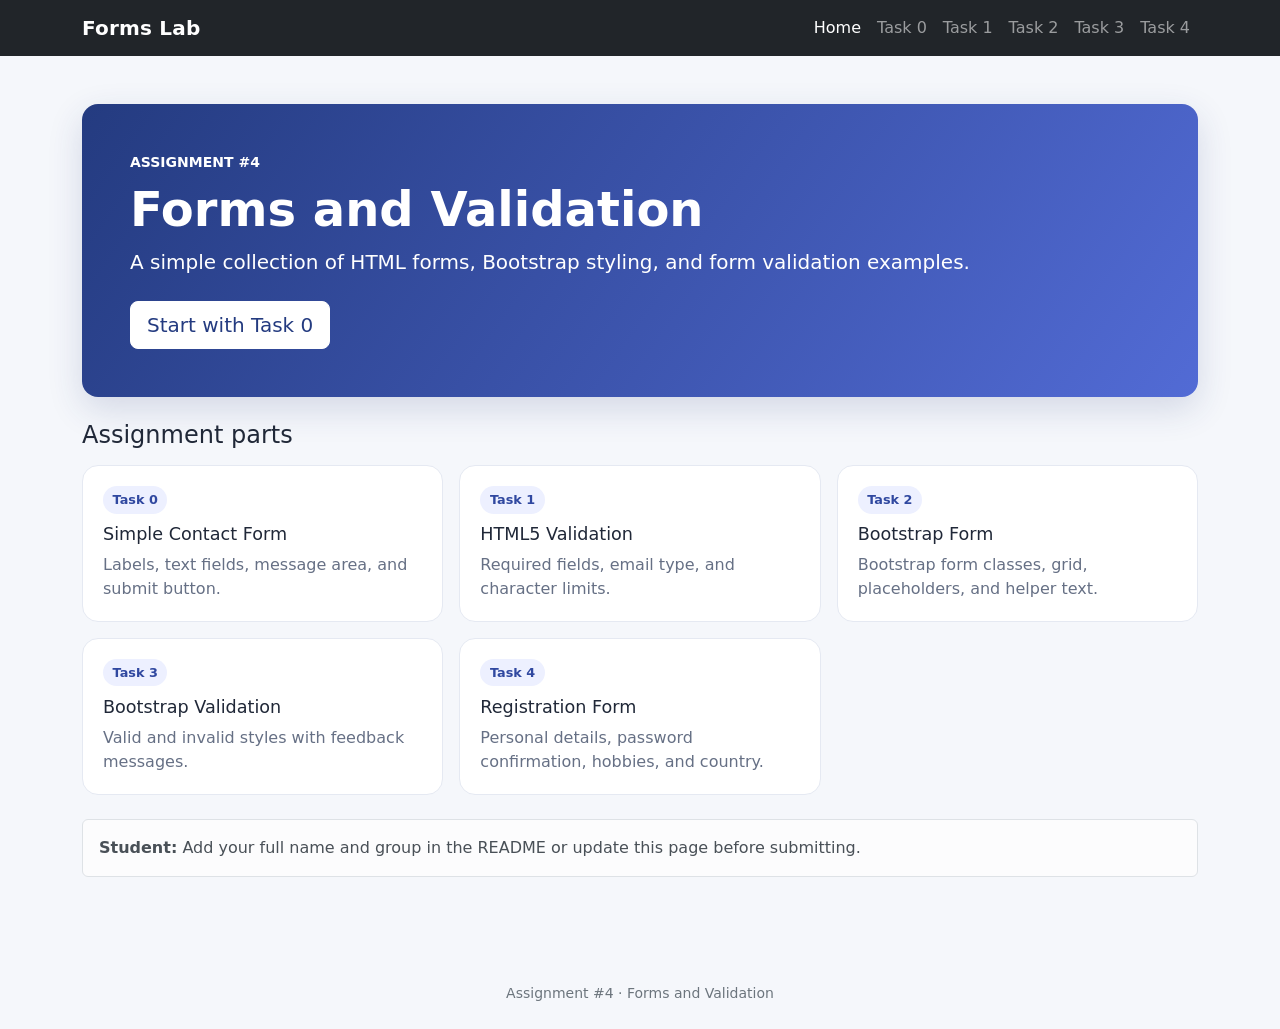
==== index.html @ e8d1a10a "Add files via upload" ====
<!DOCTYPE html>
<html lang="en">
<head>
  <meta charset="UTF-8">
  <meta name="viewport" content="width=device-width, initial-scale=1.0">
  <title>Assignment 4 — Forms & Validation</title>
  <link href="https://cdn.jsdelivr.net/npm/bootstrap@5.3.3/dist/css/bootstrap.min.css" rel="stylesheet">
  <link rel="stylesheet" href="style.css">
</head>
<body>
<nav class="navbar navbar-expand-lg navbar-dark bg-dark">
  <div class="container">
    <a class="navbar-brand fw-semibold" href="index.html">Forms Lab</a>
    <button class="navbar-toggler" type="button" data-bs-toggle="collapse" data-bs-target="#mainNav" aria-controls="mainNav" aria-expanded="false" aria-label="Toggle navigation">
      <span class="navbar-toggler-icon"></span>
    </button>
    <div class="collapse navbar-collapse" id="mainNav">
      <div class="navbar-nav ms-auto">
        <a class="nav-link active" href="index.html">Home</a>
        <a class="nav-link" href="pages/task0.html">Task 0</a>
        <a class="nav-link" href="pages/task1.html">Task 1</a>
        <a class="nav-link" href="pages/task2.html">Task 2</a>
        <a class="nav-link" href="pages/task3.html">Task 3</a>
        <a class="nav-link" href="pages/task4.html">Task 4</a>
      </div>
    </div>
  </div>
</nav>
<main class="container py-5">
  <section class="hero p-4 p-md-5 rounded-4 mb-4">
    <p class="text-uppercase small fw-bold mb-2">Assignment #4</p>
    <h1 class="display-5 fw-bold">Forms and Validation</h1>
    <p class="lead mb-4">A simple collection of HTML forms, Bootstrap styling, and form validation examples.</p>
    <a class="btn btn-primary btn-lg" href="pages/task0.html">Start with Task 0</a>
  </section>
  <h2 class="h4 mb-3">Assignment parts</h2>
  <div class="row g-3">
    <div class="col-md-6 col-lg-4"><a class="task-card" href="pages/task0.html"><span class="task-number">Task 0</span><h3>Simple Contact Form</h3><p>Labels, text fields, message area, and submit button.</p></a></div>
    <div class="col-md-6 col-lg-4"><a class="task-card" href="pages/task1.html"><span class="task-number">Task 1</span><h3>HTML5 Validation</h3><p>Required fields, email type, and character limits.</p></a></div>
    <div class="col-md-6 col-lg-4"><a class="task-card" href="pages/task2.html"><span class="task-number">Task 2</span><h3>Bootstrap Form</h3><p>Bootstrap form classes, grid, placeholders, and helper text.</p></a></div>
    <div class="col-md-6 col-lg-4"><a class="task-card" href="pages/task3.html"><span class="task-number">Task 3</span><h3>Bootstrap Validation</h3><p>Valid and invalid styles with feedback messages.</p></a></div>
    <div class="col-md-6 col-lg-4"><a class="task-card" href="pages/task4.html"><span class="task-number">Task 4</span><h3>Registration Form</h3><p>Personal details, password confirmation, hobbies, and country.</p></a></div>
  </div>
  <div class="alert alert-light border mt-4 mb-0"><strong>Student:</strong> Add your full name and group in the README or update this page before submitting.</div>
</main>
<footer class="py-4 text-center text-secondary"><small>Assignment #4 · Forms and Validation</small></footer>

</body>
</html>
---- style.css ----
body {
  background: #f5f7fb;
  color: #202838;
  min-height: 100vh;
}
.navbar-brand { letter-spacing: .2px; }
.hero {
  color: #fff;
  background: linear-gradient(125deg, #243b80, #526bd5);
  box-shadow: 0 12px 35px rgba(40, 57, 120, .16);
}
.hero .btn { background: #fff; border-color: #fff; color: #243b80; }
.hero .btn:hover { background: #e9edff; border-color: #e9edff; }
.task-card {
  display: block;
  height: 100%;
  padding: 1.25rem;
  background: #fff;
  border: 1px solid #e5e9f2;
  border-radius: 1rem;
  color: inherit;
  text-decoration: none;
  transition: transform .15s ease, box-shadow .15s ease;
}
.task-card:hover {
  transform: translateY(-3px);
  box-shadow: 0 10px 24px rgba(25, 40, 80, .09);
}
.task-card h3 { font-size: 1.1rem; margin-top: .65rem; }
.task-card p { color: #667085; margin-bottom: 0; }
.task-number {
  display: inline-block;
  padding: .25rem .6rem;
  border-radius: 999px;
  background: #edf0ff;
  color: #3048a0;
  font-size: .8rem;
  font-weight: 700;
}
.page-heading h1 { font-weight: 750; letter-spacing: -.5px; }
.form-panel {
  max-width: 760px;
  padding: 2rem;
  border: 1px solid #e5e9f2;
  border-radius: 1rem;
  background: #fff;
  box-shadow: 0 10px 30px rgba(25, 40, 80, .05);
}
.form-control, .form-select { padding: .7rem .85rem; }
.btn-primary { background: #4058c8; border-color: #4058c8; }
.btn-primary:hover { background: #3046ac; border-color: #3046ac; }
footer { margin-top: 2rem; }
@media (max-width: 576px) {
  .form-panel { padding: 1.25rem; }
}
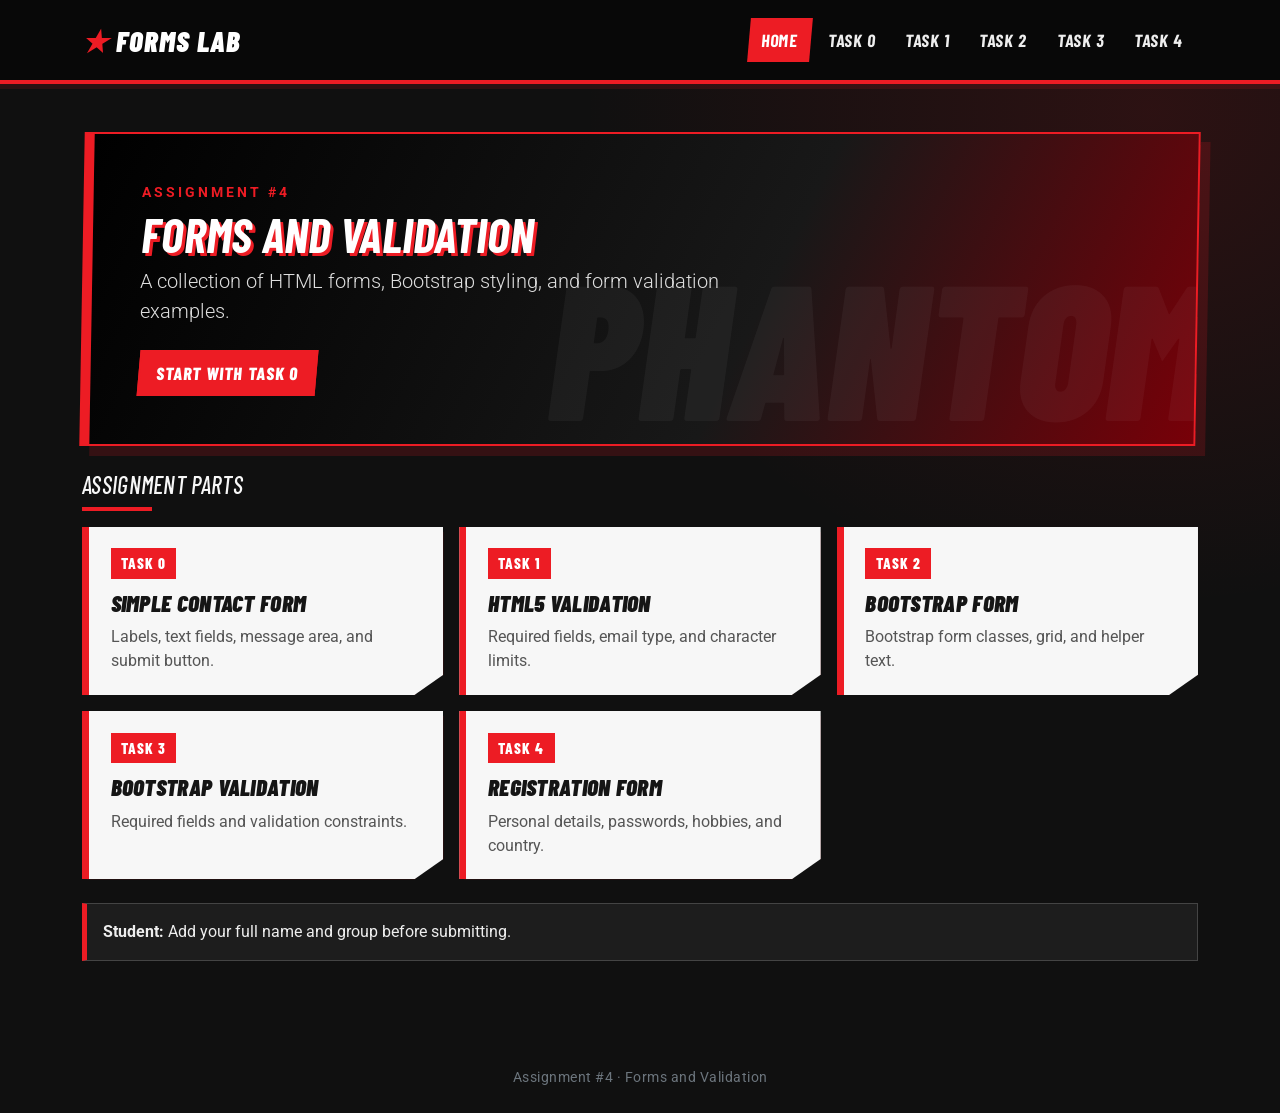
==== commit 29bdb99b: "asdawd" ====
--- a/index.html
+++ b/index.html
@@ -1,3 +1,4 @@
+
 <!DOCTYPE html>
 <html lang="en">
 <head>
@@ -8,6 +9,7 @@
   <link rel="stylesheet" href="style.css">
 </head>
 <body>
+
 <nav class="navbar navbar-expand-lg navbar-dark bg-dark">
   <div class="container">
     <a class="navbar-brand fw-semibold" href="index.html">Forms Lab</a>
@@ -17,33 +19,82 @@
     <div class="collapse navbar-collapse" id="mainNav">
       <div class="navbar-nav ms-auto">
         <a class="nav-link active" href="index.html">Home</a>
-        <a class="nav-link" href="pages/task0.html">Task 0</a>
-        <a class="nav-link" href="pages/task1.html">Task 1</a>
-        <a class="nav-link" href="pages/task2.html">Task 2</a>
-        <a class="nav-link" href="pages/task3.html">Task 3</a>
-        <a class="nav-link" href="pages/task4.html">Task 4</a>
+        <a class="nav-link" href="task0.html">Task 0</a>
+        <a class="nav-link" href="task1.html">Task 1</a>
+        <a class="nav-link" href="task2.html">Task 2</a>
+        <a class="nav-link" href="task3.html">Task 3</a>
+        <a class="nav-link" href="task4.html">Task 4</a>
       </div>
     </div>
   </div>
 </nav>
+
 <main class="container py-5">
-  <section class="hero p-4 p-md-5 rounded-4 mb-4">
+  <section class="hero p-4 p-md-5 mb-4">
     <p class="text-uppercase small fw-bold mb-2">Assignment #4</p>
     <h1 class="display-5 fw-bold">Forms and Validation</h1>
-    <p class="lead mb-4">A simple collection of HTML forms, Bootstrap styling, and form validation examples.</p>
-    <a class="btn btn-primary btn-lg" href="pages/task0.html">Start with Task 0</a>
+    <p class="lead mb-4">
+      A collection of HTML forms, Bootstrap styling,
+      and form validation examples.
+    </p>
+    <a class="btn btn-primary btn-lg" href="task0.html">
+      Start with Task 0
+    </a>
   </section>
+
   <h2 class="h4 mb-3">Assignment parts</h2>
+
   <div class="row g-3">
-    <div class="col-md-6 col-lg-4"><a class="task-card" href="pages/task0.html"><span class="task-number">Task 0</span><h3>Simple Contact Form</h3><p>Labels, text fields, message area, and submit button.</p></a></div>
-    <div class="col-md-6 col-lg-4"><a class="task-card" href="pages/task1.html"><span class="task-number">Task 1</span><h3>HTML5 Validation</h3><p>Required fields, email type, and character limits.</p></a></div>
-    <div class="col-md-6 col-lg-4"><a class="task-card" href="pages/task2.html"><span class="task-number">Task 2</span><h3>Bootstrap Form</h3><p>Bootstrap form classes, grid, placeholders, and helper text.</p></a></div>
-    <div class="col-md-6 col-lg-4"><a class="task-card" href="pages/task3.html"><span class="task-number">Task 3</span><h3>Bootstrap Validation</h3><p>Valid and invalid styles with feedback messages.</p></a></div>
-    <div class="col-md-6 col-lg-4"><a class="task-card" href="pages/task4.html"><span class="task-number">Task 4</span><h3>Registration Form</h3><p>Personal details, password confirmation, hobbies, and country.</p></a></div>
+    <div class="col-md-6 col-lg-4">
+      <a class="task-card" href="task0.html">
+        <span class="task-number">Task 0</span>
+        <h3>Simple Contact Form</h3>
+        <p>Labels, text fields, message area, and submit button.</p>
+      </a>
+    </div>
+
+    <div class="col-md-6 col-lg-4">
+      <a class="task-card" href="task1.html">
+        <span class="task-number">Task 1</span>
+        <h3>HTML5 Validation</h3>
+        <p>Required fields, email type, and character limits.</p>
+      </a>
+    </div>
+
+    <div class="col-md-6 col-lg-4">
+      <a class="task-card" href="task2.html">
+        <span class="task-number">Task 2</span>
+        <h3>Bootstrap Form</h3>
+        <p>Bootstrap form classes, grid, and helper text.</p>
+      </a>
+    </div>
+
+    <div class="col-md-6 col-lg-4">
+      <a class="task-card" href="task3.html">
+        <span class="task-number">Task 3</span>
+        <h3>Bootstrap Validation</h3>
+        <p>Required fields and validation constraints.</p>
+      </a>
+    </div>
+
+    <div class="col-md-6 col-lg-4">
+      <a class="task-card" href="task4.html">
+        <span class="task-number">Task 4</span>
+        <h3>Registration Form</h3>
+        <p>Personal details, passwords, hobbies, and country.</p>
+      </a>
+    </div>
   </div>
-  <div class="alert alert-light border mt-4 mb-0"><strong>Student:</strong> Add your full name and group in the README or update this page before submitting.</div>
+
+  <div class="alert mt-4 mb-0">
+    <strong>Student:</strong>
+    Add your full name and group before submitting.
+  </div>
 </main>
-<footer class="py-4 text-center text-secondary"><small>Assignment #4 · Forms and Validation</small></footer>
+
+<footer class="py-4 text-center text-secondary">
+  <small>Assignment #4 · Forms and Validation</small>
+</footer>
 
 </body>
 </html>
--- a/style.css
+++ b/style.css
@@ -1,55 +1,413 @@
+
+/* PERSONA 5 INSPIRED THEME */
+
+@import url('https://fonts.googleapis.com/css2?family=Barlow+Condensed:wght@500;600;700;800;900&family=Roboto:wght@400;500;700;900&display=swap');
+
+:root {
+  --p5-red: #ed1c24;
+  --p5-red-dark: #b80f18;
+  --p5-black: #101010;
+  --p5-panel: #1b1b1b;
+  --p5-white: #f7f7f7;
+  --p5-gray: #b9b9b9;
+}
+
+* {
+  box-sizing: border-box;
+}
+
 body {
-  background: #f5f7fb;
-  color: #202838;
   min-height: 100vh;
-}
-.navbar-brand { letter-spacing: .2px; }
+  margin: 0;
+  color: var(--p5-white);
+  background:
+    radial-gradient(
+      ellipse at 90% 10%,
+      rgba(237, 28, 36, .13),
+      transparent 35%
+    ),
+    var(--p5-black);
+  font-family: 'Roboto', Arial, sans-serif;
+}
+
+/* NAVIGATION */
+
+.navbar,
+.navbar.bg-dark {
+  background: #080808 !important;
+  border-bottom: 4px solid var(--p5-red);
+  box-shadow: 0 5px 0 rgba(237, 28, 36, .13);
+}
+
+.navbar .container {
+  padding-top: .35rem;
+  padding-bottom: .35rem;
+}
+
+.navbar-brand {
+  color: #fff !important;
+  font-family: 'Barlow Condensed', Impact, sans-serif;
+  font-size: 1.8rem;
+  font-weight: 900 !important;
+  font-style: italic;
+  letter-spacing: 1px;
+  text-transform: uppercase;
+}
+
+.navbar-brand::before {
+  content: '★ ';
+  color: var(--p5-red);
+}
+
+.navbar .nav-link {
+  margin: .15rem;
+  padding: .55rem .8rem !important;
+  color: #eee !important;
+  font-family: 'Barlow Condensed', Impact, sans-serif;
+  font-size: 1.1rem;
+  font-weight: 700;
+  letter-spacing: .5px;
+  text-transform: uppercase;
+  transform: skew(-5deg);
+  transition: background .15s ease, color .15s ease;
+}
+
+.navbar .nav-link:hover,
+.navbar .nav-link.active {
+  color: #fff !important;
+  background: var(--p5-red);
+}
+
+.navbar-toggler {
+  border-color: var(--p5-red);
+}
+
+.navbar-toggler:focus {
+  box-shadow: 0 0 0 .2rem rgba(237, 28, 36, .3);
+}
+
+/* HERO SECTION */
+
 .hero {
-  color: #fff;
-  background: linear-gradient(125deg, #243b80, #526bd5);
-  box-shadow: 0 12px 35px rgba(40, 57, 120, .16);
-}
-.hero .btn { background: #fff; border-color: #fff; color: #243b80; }
-.hero .btn:hover { background: #e9edff; border-color: #e9edff; }
+  position: relative;
+  overflow: hidden;
+  color: #fff;
+  background: linear-gradient(
+    115deg,
+    #000 0%,
+    #181818 60%,
+    #780008 100%
+  );
+  border: 2px solid var(--p5-red);
+  border-left: 10px solid var(--p5-red);
+  border-radius: 0 !important;
+  box-shadow: 10px 10px 0 rgba(237, 28, 36, .17);
+  transform: skew(-1deg);
+}
+
+.hero > * {
+  transform: skew(1deg);
+}
+
+.hero::after {
+  content: 'PHANTOM';
+  position: absolute;
+  right: -1rem;
+  bottom: -2.7rem;
+  color: rgba(255, 255, 255, .045);
+  font-family: 'Barlow Condensed', Impact, sans-serif;
+  font-size: clamp(5rem, 15vw, 12rem);
+  font-weight: 900;
+  font-style: italic;
+  pointer-events: none;
+}
+
+.hero .text-uppercase {
+  color: var(--p5-red);
+  letter-spacing: 3px;
+}
+
+.hero h1,
+.page-heading h1,
+main h2,
+.task-card h3 {
+  font-family: 'Barlow Condensed', Impact, sans-serif;
+  font-weight: 900;
+  font-style: italic;
+  text-transform: uppercase;
+  letter-spacing: .3px;
+}
+
+.hero h1 {
+  line-height: .98;
+  text-shadow: 3px 3px 0 var(--p5-red);
+}
+
+.hero .lead {
+  color: #dedede;
+  max-width: 650px;
+}
+
+/* SECTION HEADINGS */
+
+main h2 {
+  color: #fff;
+}
+
+main h2::after {
+  content: '';
+  display: block;
+  width: 70px;
+  height: 4px;
+  margin-top: .45rem;
+  background: var(--p5-red);
+}
+
+/* TASK CARDS */
+
 .task-card {
+  position: relative;
   display: block;
   height: 100%;
-  padding: 1.25rem;
-  background: #fff;
-  border: 1px solid #e5e9f2;
-  border-radius: 1rem;
-  color: inherit;
+  padding: 1.35rem;
+  color: #151515;
   text-decoration: none;
-  transition: transform .15s ease, box-shadow .15s ease;
-}
+  background: var(--p5-white);
+  border: 0;
+  border-left: 7px solid var(--p5-red);
+  border-radius: 0;
+  box-shadow: 5px 5px 0 rgba(237, 28, 36, .3);
+  clip-path: polygon(
+    0 0,
+    100% 0,
+    100% 88%,
+    92% 100%,
+    0 100%
+  );
+  transition:
+    transform .16s ease,
+    background .16s ease,
+    color .16s ease;
+}
+
 .task-card:hover {
-  transform: translateY(-3px);
-  box-shadow: 0 10px 24px rgba(25, 40, 80, .09);
-}
-.task-card h3 { font-size: 1.1rem; margin-top: .65rem; }
-.task-card p { color: #667085; margin-bottom: 0; }
+  color: #fff;
+  background: var(--p5-red);
+  transform: translate(-3px, -3px) rotate(-.4deg);
+  box-shadow: 8px 8px 0 rgba(255, 255, 255, .12);
+}
+
+.task-card h3 {
+  font-size: 1.45rem;
+  margin-top: .65rem;
+}
+
+.task-card p {
+  color: #555;
+  margin-bottom: 0;
+}
+
+.task-card:hover p {
+  color: #fff;
+}
+
 .task-number {
   display: inline-block;
-  padding: .25rem .6rem;
-  border-radius: 999px;
-  background: #edf0ff;
-  color: #3048a0;
-  font-size: .8rem;
+  padding: .25rem .65rem;
+  color: #fff;
+  background: var(--p5-red);
+  border-radius: 0;
+  font-family: 'Barlow Condensed', Impact, sans-serif;
+  font-size: .95rem;
+  font-weight: 800;
+  letter-spacing: 1px;
+  text-transform: uppercase;
+}
+
+.task-card:hover .task-number {
+  color: var(--p5-red);
+  background: #fff;
+}
+
+/* TASK PAGE HEADINGS */
+
+.page-heading {
+  border-left: 7px solid var(--p5-red);
+  padding-left: 1rem;
+}
+
+.page-heading h1 {
+  font-size: clamp(2rem, 5vw, 3.3rem);
+}
+
+.page-heading a {
+  color: #ff656a !important;
+}
+
+.page-heading a:hover {
+  color: #fff !important;
+}
+
+/* FORMS */
+
+.form-panel {
+  max-width: 800px;
+  padding: clamp(1.25rem, 4vw, 2.25rem);
+  color: #181818;
+  background: var(--p5-white);
+  border: 0;
+  border-top: 7px solid var(--p5-red);
+  border-radius: 0;
+  box-shadow: 9px 9px 0 rgba(237, 28, 36, .25);
+}
+
+.form-panel h2 {
+  color: #111;
+}
+
+.form-panel h2::after {
+  display: none;
+}
+
+.form-panel p,
+.form-panel .text-secondary {
+  color: #626262 !important;
+}
+
+.form-label {
+  color: #181818;
   font-weight: 700;
 }
-.page-heading h1 { font-weight: 750; letter-spacing: -.5px; }
-.form-panel {
-  max-width: 760px;
-  padding: 2rem;
-  border: 1px solid #e5e9f2;
-  border-radius: 1rem;
-  background: #fff;
-  box-shadow: 0 10px 30px rgba(25, 40, 80, .05);
-}
-.form-control, .form-select { padding: .7rem .85rem; }
-.btn-primary { background: #4058c8; border-color: #4058c8; }
-.btn-primary:hover { background: #3046ac; border-color: #3046ac; }
-footer { margin-top: 2rem; }
+
+.form-text {
+  color: #666;
+}
+
+.form-control,
+.form-select {
+  padding: .72rem .85rem;
+  color: #171717;
+  background-color: #fff;
+  border: 2px solid #c8c8c8;
+  border-radius: 0;
+}
+
+.form-control:focus,
+.form-select:focus {
+  border-color: var(--p5-red);
+  box-shadow: 0 0 0 .22rem rgba(237, 28, 36, .16);
+}
+
+/* CHECKBOXES AND RADIO BUTTONS */
+
+.form-check-input {
+  border: 2px solid #999;
+  border-radius: 0 !important;
+}
+
+.form-check-input:checked {
+  background-color: var(--p5-red);
+  border-color: var(--p5-red);
+}
+
+.form-check-input:focus {
+  border-color: var(--p5-red);
+  box-shadow: 0 0 0 .2rem rgba(237, 28, 36, .2);
+}
+
+/* BUTTONS */
+
+.btn {
+  border-radius: 0;
+  font-family: 'Barlow Condensed', Impact, sans-serif;
+  font-size: 1.1rem;
+  font-weight: 800;
+  letter-spacing: .7px;
+  text-transform: uppercase;
+  transform: skew(-4deg);
+  transition: transform .15s ease, background .15s ease;
+}
+
+.btn:hover {
+  transform: skew(-4deg) translateY(-2px);
+}
+
+.btn-primary,
+.hero .btn {
+  color: #fff;
+  background: var(--p5-red);
+  border: 2px solid var(--p5-red);
+}
+
+.btn-primary:hover,
+.hero .btn:hover {
+  color: #fff;
+  background: var(--p5-red-dark);
+  border-color: var(--p5-red-dark);
+}
+
+.btn-outline-secondary {
+  color: #333;
+  border: 2px solid #555;
+}
+
+.btn-outline-secondary:hover {
+  color: #fff;
+  background: #222;
+  border-color: #222;
+}
+
+/* ALERTS AND FOOTER */
+
+.alert {
+  color: #eee;
+  background: #1d1d1d;
+  border: 1px solid #444 !important;
+  border-left: 5px solid var(--p5-red) !important;
+  border-radius: 0;
+}
+
+footer {
+  margin-top: 2rem;
+  color: #888 !important;
+}
+
+footer small {
+  letter-spacing: .5px;
+}
+
+/* VALIDATION STATES */
+
+.was-validated .form-control:valid,
+.form-control.is-valid,
+.was-validated .form-select:valid,
+.form-select.is-valid {
+  border-color: #198754;
+}
+
+.was-validated .form-control:invalid,
+.form-control.is-invalid,
+.was-validated .form-select:invalid,
+.form-select.is-invalid {
+  border-color: var(--p5-red);
+}
+
+/* MOBILE */
+
 @media (max-width: 576px) {
-  .form-panel { padding: 1.25rem; }
-}
+  .hero {
+    padding: 1.5rem !important;
+  }
+
+  .hero h1 {
+    font-size: 2.7rem;
+  }
+
+  .form-panel {
+    padding: 1.25rem;
+  }
+
+  .navbar .nav-link {
+    display: inline-block;
+  }
+}
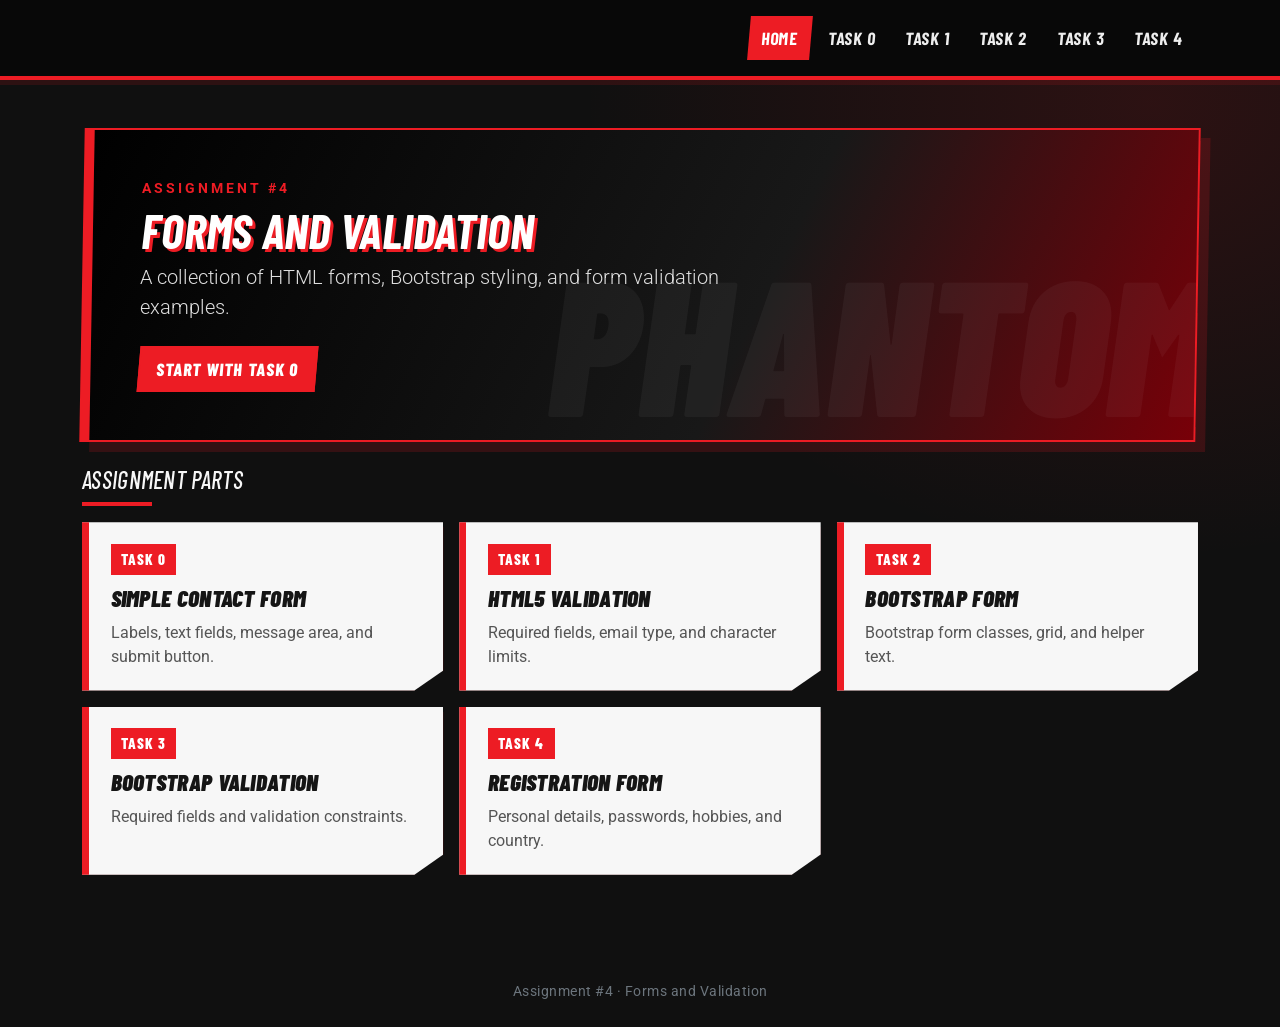
==== commit 1664b42d: "asd" ====
--- a/index.html
+++ b/index.html
@@ -12,7 +12,6 @@
 
 <nav class="navbar navbar-expand-lg navbar-dark bg-dark">
   <div class="container">
-    <a class="navbar-brand fw-semibold" href="index.html">Forms Lab</a>
     <button class="navbar-toggler" type="button" data-bs-toggle="collapse" data-bs-target="#mainNav" aria-controls="mainNav" aria-expanded="false" aria-label="Toggle navigation">
       <span class="navbar-toggler-icon"></span>
     </button>
@@ -86,10 +85,6 @@
     </div>
   </div>
 
-  <div class="alert mt-4 mb-0">
-    <strong>Student:</strong>
-    Add your full name and group before submitting.
-  </div>
 </main>
 
 <footer class="py-4 text-center text-secondary">
